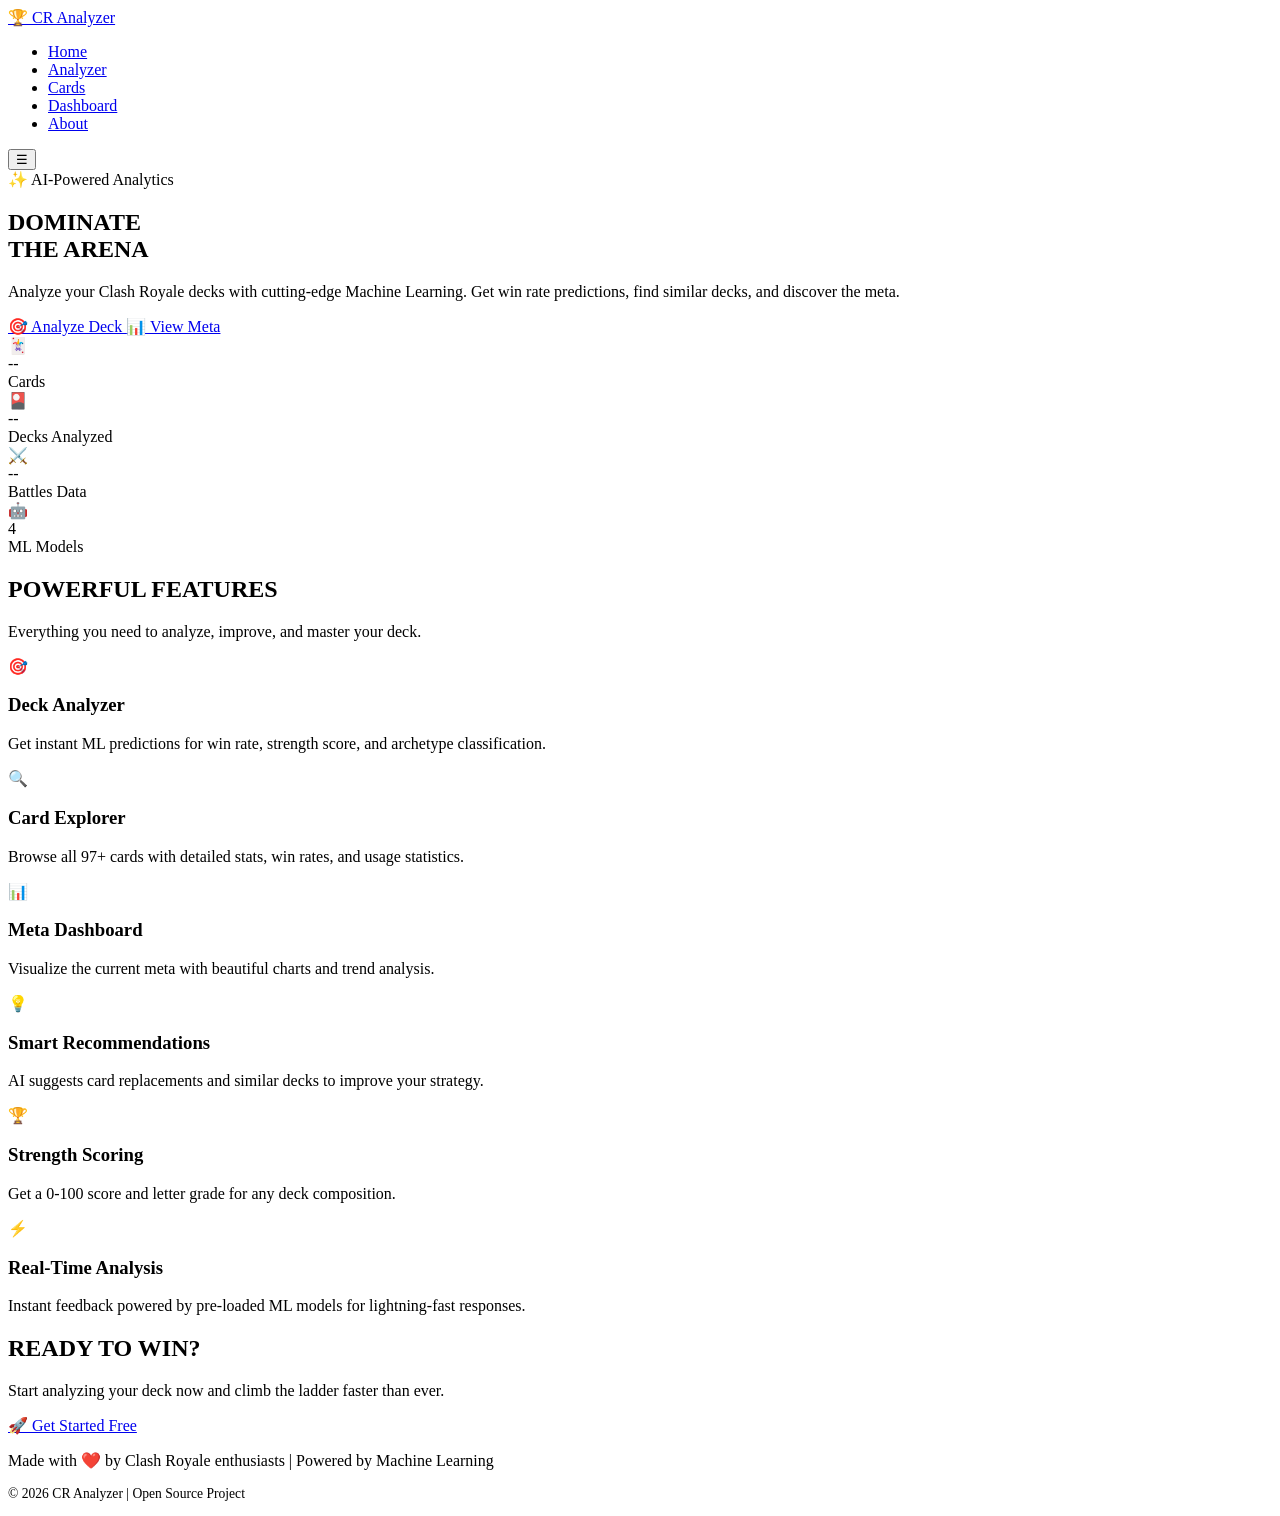
==== frontend/index.html @ 4474b10b "Frontend" ====
<!DOCTYPE html>
<html lang="en">
<head>
    <meta charset="UTF-8">
    <meta name="viewport" content="width=device-width, initial-scale=1.0">
    <title>🏆 Clash Royale Deck Analyzer</title>
    <link rel="stylesheet" href="/static/css/style.css">
    <link rel="stylesheet" href="/static/css/components.css">
    <link rel="stylesheet" href="/static/css/home.css">
</head>
<body>
    <!-- ── NAVBAR ─────────────────────────────────────────────────── -->
    <nav class="navbar">
        <div class="navbar-container">
            <a href="/" class="navbar-logo">
                <span class="navbar-logo-icon">🏆</span>
                <span>CR Analyzer</span>
            </a>
            <ul class="navbar-menu">
                <li><a href="/" class="navbar-link">Home</a></li>
                <li><a href="/analyzer" class="navbar-link">Analyzer</a></li>
                <li><a href="/cards" class="navbar-link">Cards</a></li>
                <li><a href="/dashboard" class="navbar-link">Dashboard</a></li>
                <li><a href="/about" class="navbar-link">About</a></li>
            </ul>
            <button class="navbar-toggle">☰</button>
        </div>
    </nav>

    <main>
        <!-- ── HERO SECTION ─────────────────────────────────────────── -->
        <section class="hero">
            <div class="hero-bg"></div>
            <div class="container">
                <div class="hero-content">
                    <div class="hero-badge animate-fadeIn">
                        <span>✨</span> AI-Powered Analytics
                    </div>
                    <h1 class="hero-title animate-fadeIn">
                        <span class="gradient-text">DOMINATE</span>
                        <br>
                        THE ARENA
                    </h1>
                    <p class="hero-subtitle animate-fadeIn">
                        Analyze your Clash Royale decks with cutting-edge Machine Learning.
                        Get win rate predictions, find similar decks, and discover the meta.
                    </p>
                    <div class="hero-buttons animate-fadeIn">
                        <a href="/analyzer" class="btn btn-primary btn-lg">
                            🎯 Analyze Deck
                        </a>
                        <a href="/dashboard" class="btn btn-secondary btn-lg">
                            📊 View Meta
                        </a>
                    </div>
                </div>
            </div>
        </section>

        <!-- ── STATS SECTION ────────────────────────────────────────── -->
        <section class="stats-section">
            <div class="container">
                <div class="stats-grid" id="statsGrid">
                    <div class="stat-card">
                        <div class="stat-icon">🃏</div>
                        <div class="stat-value" id="statCards">--</div>
                        <div class="stat-label">Cards</div>
                    </div>
                    <div class="stat-card">
                        <div class="stat-icon">🎴</div>
                        <div class="stat-value" id="statDecks">--</div>
                        <div class="stat-label">Decks Analyzed</div>
                    </div>
                    <div class="stat-card">
                        <div class="stat-icon">⚔️</div>
                        <div class="stat-value" id="statBattles">--</div>
                        <div class="stat-label">Battles Data</div>
                    </div>
                    <div class="stat-card">
                        <div class="stat-icon">🤖</div>
                        <div class="stat-value">4</div>
                        <div class="stat-label">ML Models</div>
                    </div>
                </div>
            </div>
        </section>

        <!-- ── FEATURES SECTION ─────────────────────────────────────── -->
        <section class="features-section">
            <div class="container">
                <h2 class="section-title">
                    POWERFUL <span class="gradient-text">FEATURES</span>
                </h2>
                <p class="section-subtitle">
                    Everything you need to analyze, improve, and master your deck.
                </p>

                <div class="features-grid">
                    <div class="feature-card glass-card">
                        <div class="feature-icon">🎯</div>
                        <h3>Deck Analyzer</h3>
                        <p>Get instant ML predictions for win rate, strength score, and archetype classification.</p>
                    </div>
                    <div class="feature-card glass-card">
                        <div class="feature-icon">🔍</div>
                        <h3>Card Explorer</h3>
                        <p>Browse all 97+ cards with detailed stats, win rates, and usage statistics.</p>
                    </div>
                    <div class="feature-card glass-card">
                        <div class="feature-icon">📊</div>
                        <h3>Meta Dashboard</h3>
                        <p>Visualize the current meta with beautiful charts and trend analysis.</p>
                    </div>
                    <div class="feature-card glass-card">
                        <div class="feature-icon">💡</div>
                        <h3>Smart Recommendations</h3>
                        <p>AI suggests card replacements and similar decks to improve your strategy.</p>
                    </div>
                    <div class="feature-card glass-card">
                        <div class="feature-icon">🏆</div>
                        <h3>Strength Scoring</h3>
                        <p>Get a 0-100 score and letter grade for any deck composition.</p>
                    </div>
                    <div class="feature-card glass-card">
                        <div class="feature-icon">⚡</div>
                        <h3>Real-Time Analysis</h3>
                        <p>Instant feedback powered by pre-loaded ML models for lightning-fast responses.</p>
                    </div>
                </div>
            </div>
        </section>

        <!-- ── CTA SECTION ──────────────────────────────────────────── -->
        <section class="cta-section">
            <div class="container">
                <div class="cta-card glass-card">
                    <h2 class="gradient-text">READY TO WIN?</h2>
                    <p>Start analyzing your deck now and climb the ladder faster than ever.</p>
                    <a href="/analyzer" class="btn btn-primary btn-lg mt-3">
                        🚀 Get Started Free
                    </a>
                </div>
            </div>
        </section>
    </main>

    <!-- ── FOOTER ─────────────────────────────────────────────────── -->
    <footer class="footer">
        <div class="footer-content">
            <p class="footer-text">
                Made with ❤️ by Clash Royale enthusiasts | 
                Powered by Machine Learning
            </p>
            <p style="color: var(--text-muted); font-size: 0.85rem; margin-top: 0.5rem;">
                © 2026 CR Analyzer | Open Source Project
            </p>
        </div>
    </footer>

    <script src="/static/js/api.js"></script>
    <script src="/static/js/utils.js"></script>
    <script src="/static/js/navbar.js"></script>
    <script src="/static/js/home.js"></script>
</body>
</html>
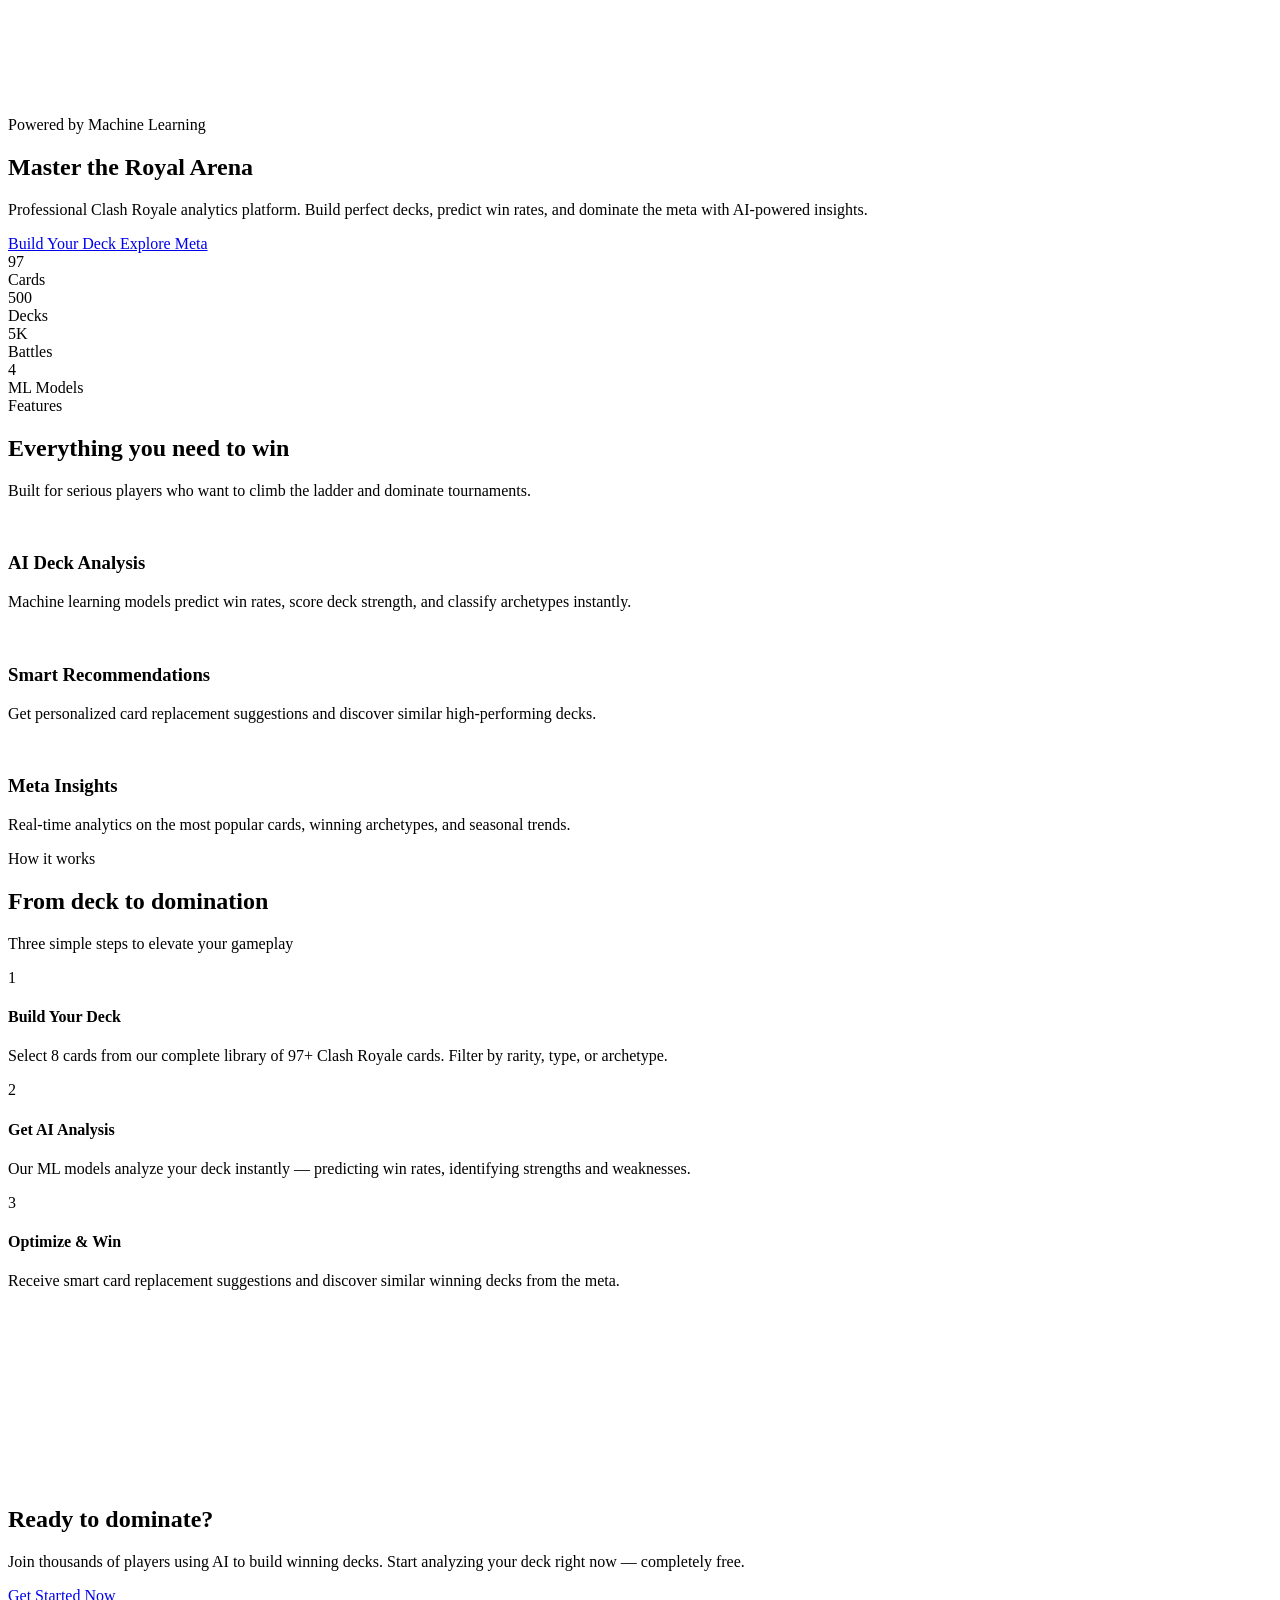
==== commit 89e0fb8e: "Changes" ====
--- a/frontend/index.html
+++ b/frontend/index.html
@@ -3,160 +3,246 @@
 <head>
     <meta charset="UTF-8">
     <meta name="viewport" content="width=device-width, initial-scale=1.0">
-    <title>🏆 Clash Royale Deck Analyzer</title>
+    <title>RoyaleForge — The Ultimate Clash Royale Analytics Platform</title>
+    <meta name="description" content="Master Clash Royale with AI-powered deck analysis, real-time meta insights, and professional analytics.">
     <link rel="stylesheet" href="/static/css/style.css">
     <link rel="stylesheet" href="/static/css/components.css">
     <link rel="stylesheet" href="/static/css/home.css">
 </head>
 <body>
-    <!-- ── NAVBAR ─────────────────────────────────────────────────── -->
-    <nav class="navbar">
-        <div class="navbar-container">
-            <a href="/" class="navbar-logo">
-                <span class="navbar-logo-icon">🏆</span>
-                <span>CR Analyzer</span>
-            </a>
-            <ul class="navbar-menu">
-                <li><a href="/" class="navbar-link">Home</a></li>
-                <li><a href="/analyzer" class="navbar-link">Analyzer</a></li>
-                <li><a href="/cards" class="navbar-link">Cards</a></li>
-                <li><a href="/dashboard" class="navbar-link">Dashboard</a></li>
-                <li><a href="/about" class="navbar-link">About</a></li>
-            </ul>
-            <button class="navbar-toggle">☰</button>
-        </div>
-    </nav>
+    <nav class="navbar"></nav>
 
     <main>
-        <!-- ── HERO SECTION ─────────────────────────────────────────── -->
+        <!-- ═══════════════════════════════════════════════════════════
+             HERO SECTION
+             ═══════════════════════════════════════════════════════════ -->
         <section class="hero">
-            <div class="hero-bg"></div>
+            <div class="hero-bg-cards">
+                <div class="hero-floating-card hero-card-1">
+                    <img src="https://cdn.royaleapi.com/static/img/cards-150/mega-knight.png" alt="">
+                </div>
+                <div class="hero-floating-card hero-card-2">
+                    <img src="https://cdn.royaleapi.com/static/img/cards-150/electro-wizard.png" alt="">
+                </div>
+                <div class="hero-floating-card hero-card-3">
+                    <img src="https://cdn.royaleapi.com/static/img/cards-150/hog-rider.png" alt="">
+                </div>
+                <div class="hero-floating-card hero-card-4">
+                    <img src="https://cdn.royaleapi.com/static/img/cards-150/pekka.png" alt="">
+                </div>
+                <div class="hero-floating-card hero-card-5">
+                    <img src="https://cdn.royaleapi.com/static/img/cards-150/sparky.png" alt="">
+                </div>
+                <div class="hero-floating-card hero-card-6">
+                    <img src="https://cdn.royaleapi.com/static/img/cards-150/lava-hound.png" alt="">
+                </div>
+            </div>
+
+            <div class="hero-container">
+                <div class="hero-eyebrow animate-fadeIn">
+                    <span class="hero-eyebrow-dot"></span>
+                    <span>Powered by Machine Learning</span>
+                </div>
+
+                <h1 class="hero-title animate-fadeIn">
+                    <span class="hero-title-row">Master the</span>
+                    <span class="hero-title-row text-gold">Royal Arena</span>
+                </h1>
+
+                <p class="hero-description animate-fadeIn">
+                    Professional Clash Royale analytics platform. Build perfect decks, predict win rates, 
+                    and dominate the meta with AI-powered insights.
+                </p>
+
+                <div class="hero-actions animate-fadeIn">
+                    <a href="/analyzer" class="btn btn-primary btn-lg" id="ctaPrimary">
+                        <span>Build Your Deck</span>
+                    </a>
+                    <a href="/dashboard" class="btn btn-secondary btn-lg">
+                        <span>Explore Meta</span>
+                    </a>
+                </div>
+
+                <div class="hero-stats animate-fadeIn">
+                    <div class="hero-stat">
+                        <div class="hero-stat-value" id="statCards">97</div>
+                        <div class="hero-stat-label">Cards</div>
+                    </div>
+                    <div class="hero-stat">
+                        <div class="hero-stat-value" id="statDecks">500</div>
+                        <div class="hero-stat-label">Decks</div>
+                    </div>
+                    <div class="hero-stat">
+                        <div class="hero-stat-value" id="statBattles">5K</div>
+                        <div class="hero-stat-label">Battles</div>
+                    </div>
+                    <div class="hero-stat">
+                        <div class="hero-stat-value">4</div>
+                        <div class="hero-stat-label">ML Models</div>
+                    </div>
+                </div>
+            </div>
+        </section>
+
+        <!-- ═══════════════════════════════════════════════════════════
+             FEATURES SECTION
+             ═══════════════════════════════════════════════════════════ -->
+        <section class="features">
             <div class="container">
-                <div class="hero-content">
-                    <div class="hero-badge animate-fadeIn">
-                        <span>✨</span> AI-Powered Analytics
-                    </div>
-                    <h1 class="hero-title animate-fadeIn">
-                        <span class="gradient-text">DOMINATE</span>
-                        <br>
-                        THE ARENA
-                    </h1>
-                    <p class="hero-subtitle animate-fadeIn">
-                        Analyze your Clash Royale decks with cutting-edge Machine Learning.
-                        Get win rate predictions, find similar decks, and discover the meta.
+                <div class="section-header">
+                    <div class="section-eyebrow">
+                        <span>Features</span>
+                    </div>
+                    <h2 class="section-title">
+                        Everything you need to <span class="text-gold">win</span>
+                    </h2>
+                    <p class="section-description">
+                        Built for serious players who want to climb the ladder and dominate tournaments.
                     </p>
-                    <div class="hero-buttons animate-fadeIn">
+                </div>
+
+                <div class="features-grid">
+                    <div class="feature-card">
+                        <div class="feature-icon">
+                            <img src="https://cdn.royaleapi.com/static/img/cards-150/electro-wizard.png" alt="">
+                        </div>
+                        <h3 class="feature-title">AI Deck Analysis</h3>
+                        <p class="feature-description">
+                            Machine learning models predict win rates, score deck strength, and classify archetypes instantly.
+                        </p>
+                    </div>
+
+                    <div class="feature-card">
+                        <div class="feature-icon">
+                            <img src="https://cdn.royaleapi.com/static/img/cards-150/archer-queen.png" alt="">
+                        </div>
+                        <h3 class="feature-title">Smart Recommendations</h3>
+                        <p class="feature-description">
+                            Get personalized card replacement suggestions and discover similar high-performing decks.
+                        </p>
+                    </div>
+
+                    <div class="feature-card">
+                        <div class="feature-icon">
+                            <img src="https://cdn.royaleapi.com/static/img/cards-150/mega-knight.png" alt="">
+                        </div>
+                        <h3 class="feature-title">Meta Insights</h3>
+                        <p class="feature-description">
+                            Real-time analytics on the most popular cards, winning archetypes, and seasonal trends.
+                        </p>
+                    </div>
+                </div>
+            </div>
+        </section>
+
+        <!-- ═══════════════════════════════════════════════════════════
+             SHOWCASE SECTION
+             ═══════════════════════════════════════════════════════════ -->
+        <section class="showcase">
+            <div class="container">
+                <div class="section-header">
+                    <div class="section-eyebrow">
+                        <span>How it works</span>
+                    </div>
+                    <h2 class="section-title">
+                        From deck to <span class="text-gold">domination</span>
+                    </h2>
+                    <p class="section-description">
+                        Three simple steps to elevate your gameplay
+                    </p>
+                </div>
+
+                <div class="showcase-grid">
+                    <div class="showcase-content">
+                        <div class="showcase-step">
+                            <div class="showcase-step-number">1</div>
+                            <div class="showcase-step-content">
+                                <h4>Build Your Deck</h4>
+                                <p>Select 8 cards from our complete library of 97+ Clash Royale cards. Filter by rarity, type, or archetype.</p>
+                            </div>
+                        </div>
+
+                        <div class="showcase-step">
+                            <div class="showcase-step-number">2</div>
+                            <div class="showcase-step-content">
+                                <h4>Get AI Analysis</h4>
+                                <p>Our ML models analyze your deck instantly — predicting win rates, identifying strengths and weaknesses.</p>
+                            </div>
+                        </div>
+
+                        <div class="showcase-step">
+                            <div class="showcase-step-number">3</div>
+                            <div class="showcase-step-content">
+                                <h4>Optimize & Win</h4>
+                                <p>Receive smart card replacement suggestions and discover similar winning decks from the meta.</p>
+                            </div>
+                        </div>
+                    </div>
+
+                    <div class="showcase-visual">
+                        <div class="showcase-arena">
+                            <div class="showcase-card-slot">
+                                <img src="https://cdn.royaleapi.com/static/img/cards-150/hog-rider.png" alt="">
+                            </div>
+                            <div class="showcase-card-slot">
+                                <img src="https://cdn.royaleapi.com/static/img/cards-150/musketeer.png" alt="">
+                            </div>
+                            <div class="showcase-card-slot">
+                                <img src="https://cdn.royaleapi.com/static/img/cards-150/ice-spirit.png" alt="">
+                            </div>
+                            <div class="showcase-card-slot">
+                                <img src="https://cdn.royaleapi.com/static/img/cards-150/skeletons.png" alt="">
+                            </div>
+                            <div class="showcase-card-slot">
+                                <img src="https://cdn.royaleapi.com/static/img/cards-150/fireball.png" alt="">
+                            </div>
+                            <div class="showcase-card-slot">
+                                <img src="https://cdn.royaleapi.com/static/img/cards-150/the-log.png" alt="">
+                            </div>
+                            <div class="showcase-card-slot">
+                                <img src="https://cdn.royaleapi.com/static/img/cards-150/cannon.png" alt="">
+                            </div>
+                            <div class="showcase-card-slot">
+                                <img src="https://cdn.royaleapi.com/static/img/cards-150/ice-golem.png" alt="">
+                            </div>
+                        </div>
+                    </div>
+                </div>
+            </div>
+        </section>
+
+        <!-- ═══════════════════════════════════════════════════════════
+             CTA SECTION
+             ═══════════════════════════════════════════════════════════ -->
+        <section class="cta">
+            <div class="container">
+                <div class="cta-card">
+                    <div class="cta-cards-decoration cta-cards-left">
+                        <img src="https://cdn.royaleapi.com/static/img/cards-150/royal-champion.png" alt="">
+                    </div>
+                    <div class="cta-cards-decoration cta-cards-right">
+                        <img src="https://cdn.royaleapi.com/static/img/cards-150/skeleton-king.png" alt="">
+                    </div>
+                    
+                    <div class="cta-content">
+                        <h2 class="cta-title">
+                            Ready to <span class="text-gold">dominate?</span>
+                        </h2>
+                        <p class="cta-description">
+                            Join thousands of players using AI to build winning decks. Start analyzing your deck right now — completely free.
+                        </p>
                         <a href="/analyzer" class="btn btn-primary btn-lg">
-                            🎯 Analyze Deck
+                            <span>Get Started Now</span>
                         </a>
-                        <a href="/dashboard" class="btn btn-secondary btn-lg">
-                            📊 View Meta
-                        </a>
-                    </div>
-                </div>
-            </div>
-        </section>
-
-        <!-- ── STATS SECTION ────────────────────────────────────────── -->
-        <section class="stats-section">
-            <div class="container">
-                <div class="stats-grid" id="statsGrid">
-                    <div class="stat-card">
-                        <div class="stat-icon">🃏</div>
-                        <div class="stat-value" id="statCards">--</div>
-                        <div class="stat-label">Cards</div>
-                    </div>
-                    <div class="stat-card">
-                        <div class="stat-icon">🎴</div>
-                        <div class="stat-value" id="statDecks">--</div>
-                        <div class="stat-label">Decks Analyzed</div>
-                    </div>
-                    <div class="stat-card">
-                        <div class="stat-icon">⚔️</div>
-                        <div class="stat-value" id="statBattles">--</div>
-                        <div class="stat-label">Battles Data</div>
-                    </div>
-                    <div class="stat-card">
-                        <div class="stat-icon">🤖</div>
-                        <div class="stat-value">4</div>
-                        <div class="stat-label">ML Models</div>
-                    </div>
-                </div>
-            </div>
-        </section>
-
-        <!-- ── FEATURES SECTION ─────────────────────────────────────── -->
-        <section class="features-section">
-            <div class="container">
-                <h2 class="section-title">
-                    POWERFUL <span class="gradient-text">FEATURES</span>
-                </h2>
-                <p class="section-subtitle">
-                    Everything you need to analyze, improve, and master your deck.
-                </p>
-
-                <div class="features-grid">
-                    <div class="feature-card glass-card">
-                        <div class="feature-icon">🎯</div>
-                        <h3>Deck Analyzer</h3>
-                        <p>Get instant ML predictions for win rate, strength score, and archetype classification.</p>
-                    </div>
-                    <div class="feature-card glass-card">
-                        <div class="feature-icon">🔍</div>
-                        <h3>Card Explorer</h3>
-                        <p>Browse all 97+ cards with detailed stats, win rates, and usage statistics.</p>
-                    </div>
-                    <div class="feature-card glass-card">
-                        <div class="feature-icon">📊</div>
-                        <h3>Meta Dashboard</h3>
-                        <p>Visualize the current meta with beautiful charts and trend analysis.</p>
-                    </div>
-                    <div class="feature-card glass-card">
-                        <div class="feature-icon">💡</div>
-                        <h3>Smart Recommendations</h3>
-                        <p>AI suggests card replacements and similar decks to improve your strategy.</p>
-                    </div>
-                    <div class="feature-card glass-card">
-                        <div class="feature-icon">🏆</div>
-                        <h3>Strength Scoring</h3>
-                        <p>Get a 0-100 score and letter grade for any deck composition.</p>
-                    </div>
-                    <div class="feature-card glass-card">
-                        <div class="feature-icon">⚡</div>
-                        <h3>Real-Time Analysis</h3>
-                        <p>Instant feedback powered by pre-loaded ML models for lightning-fast responses.</p>
-                    </div>
-                </div>
-            </div>
-        </section>
-
-        <!-- ── CTA SECTION ──────────────────────────────────────────── -->
-        <section class="cta-section">
-            <div class="container">
-                <div class="cta-card glass-card">
-                    <h2 class="gradient-text">READY TO WIN?</h2>
-                    <p>Start analyzing your deck now and climb the ladder faster than ever.</p>
-                    <a href="/analyzer" class="btn btn-primary btn-lg mt-3">
-                        🚀 Get Started Free
-                    </a>
+                    </div>
                 </div>
             </div>
         </section>
     </main>
 
-    <!-- ── FOOTER ─────────────────────────────────────────────────── -->
-    <footer class="footer">
-        <div class="footer-content">
-            <p class="footer-text">
-                Made with ❤️ by Clash Royale enthusiasts | 
-                Powered by Machine Learning
-            </p>
-            <p style="color: var(--text-muted); font-size: 0.85rem; margin-top: 0.5rem;">
-                © 2026 CR Analyzer | Open Source Project
-            </p>
-        </div>
-    </footer>
-
+    <footer class="footer"></footer>
+
+    <script src="/static/js/icons.js"></script>
     <script src="/static/js/api.js"></script>
     <script src="/static/js/utils.js"></script>
     <script src="/static/js/navbar.js"></script>
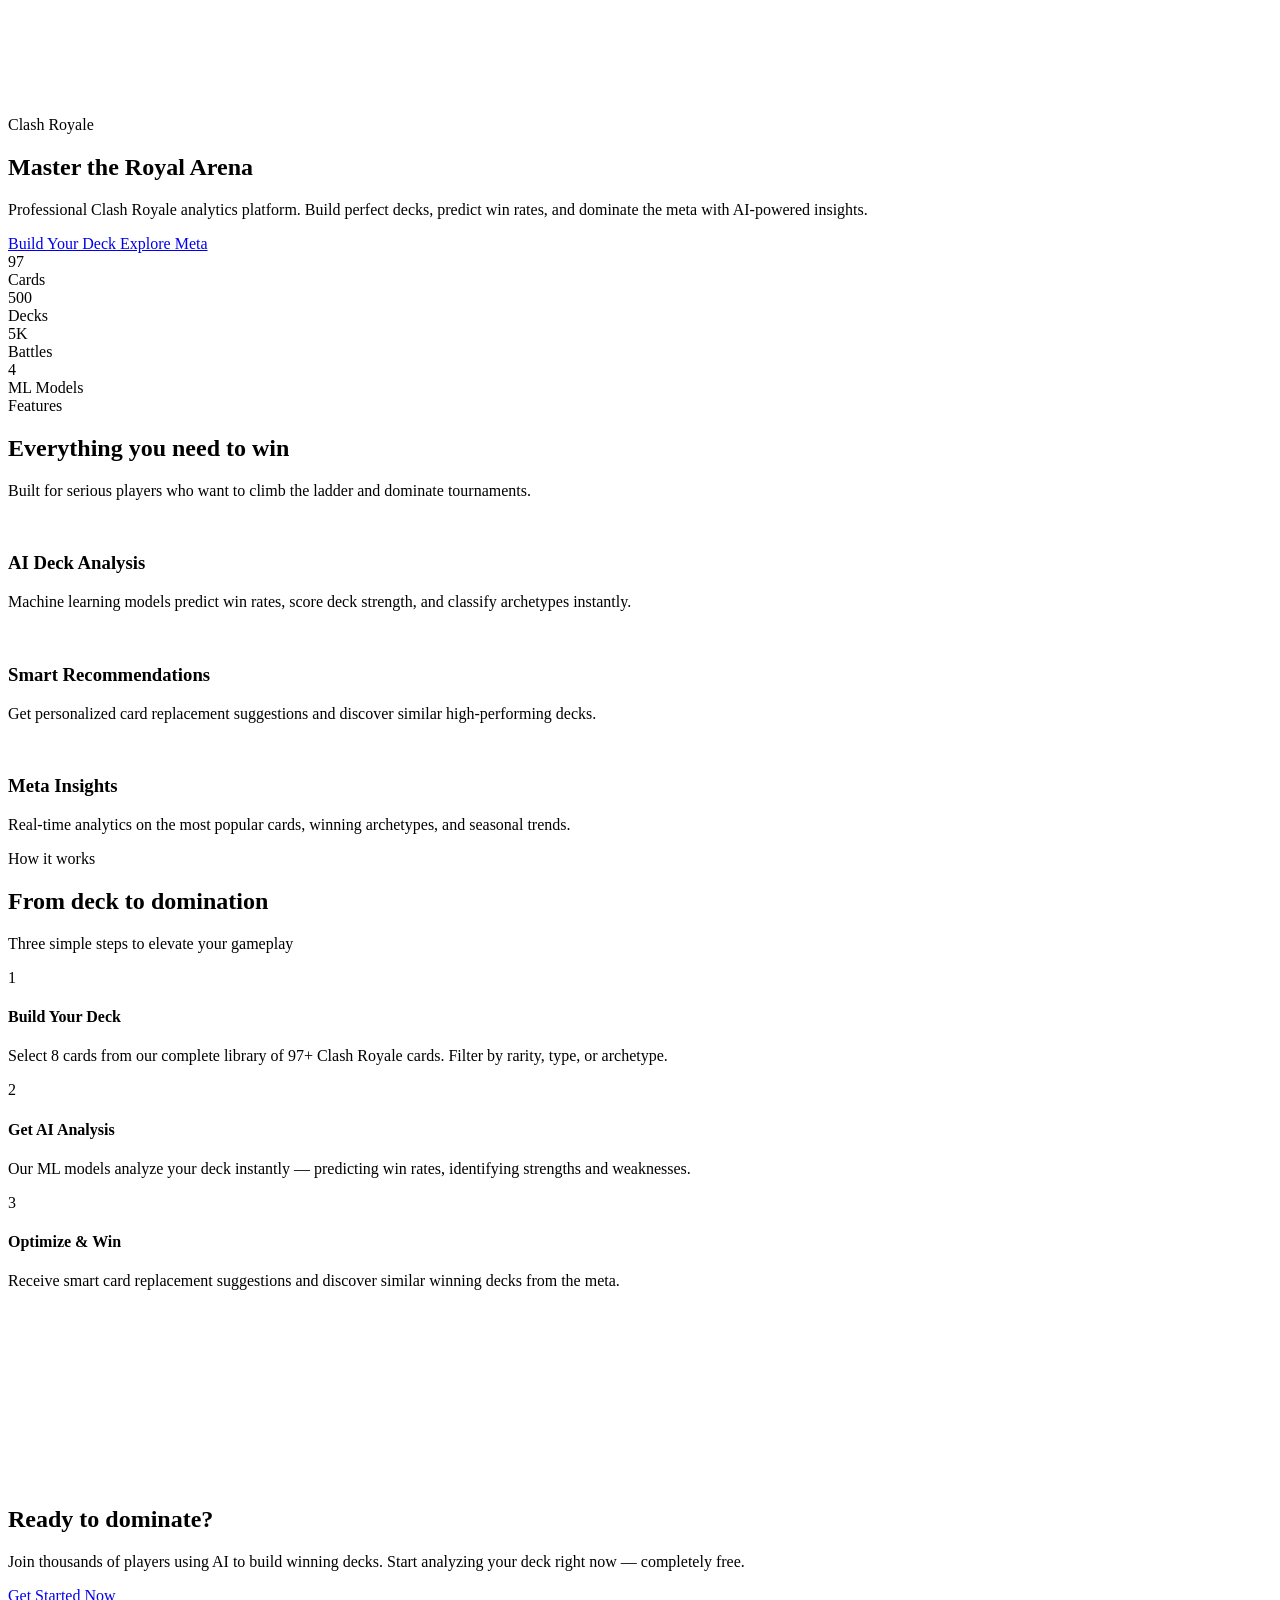
==== commit bef0a939: "Changes" ====
--- a/frontend/index.html
+++ b/frontend/index.html
@@ -41,7 +41,7 @@
             <div class="hero-container">
                 <div class="hero-eyebrow animate-fadeIn">
                     <span class="hero-eyebrow-dot"></span>
-                    <span>Powered by Machine Learning</span>
+                    <span>Clash Royale</span>
                 </div>
 
                 <h1 class="hero-title animate-fadeIn">
